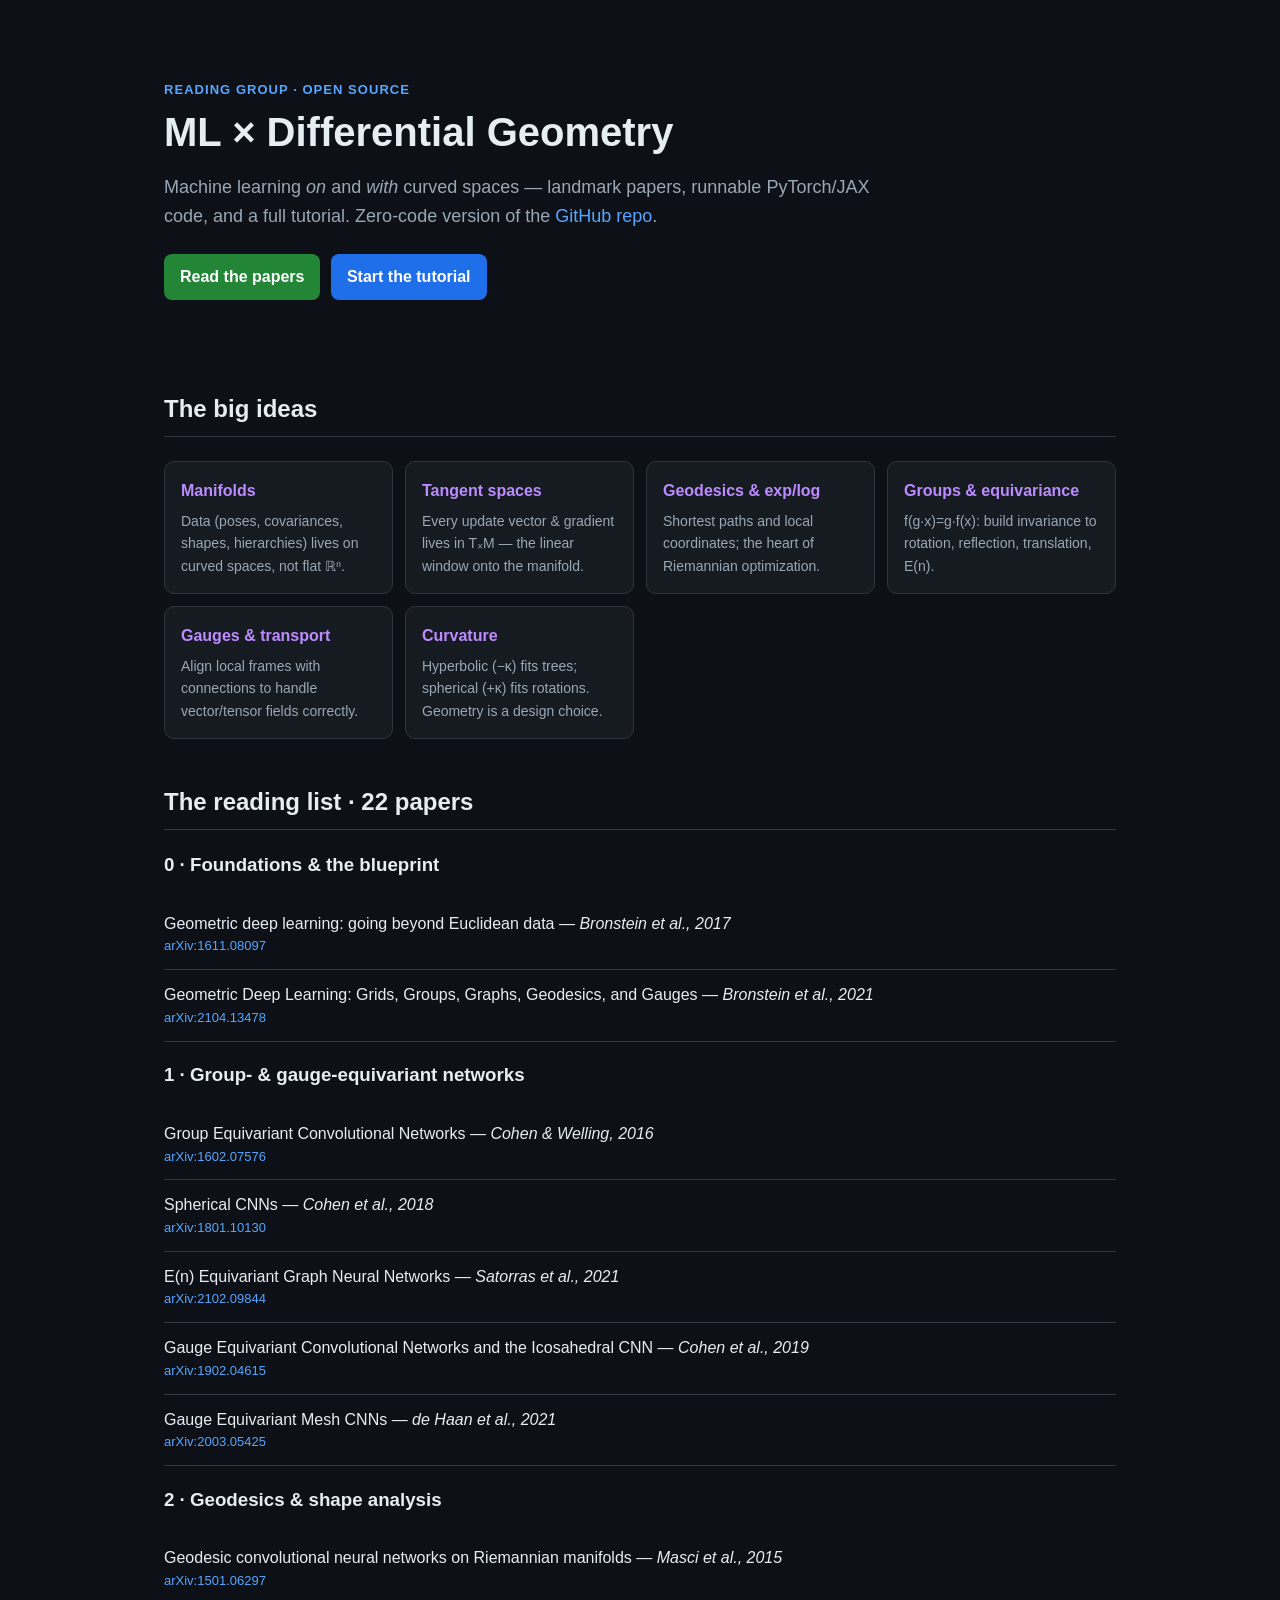
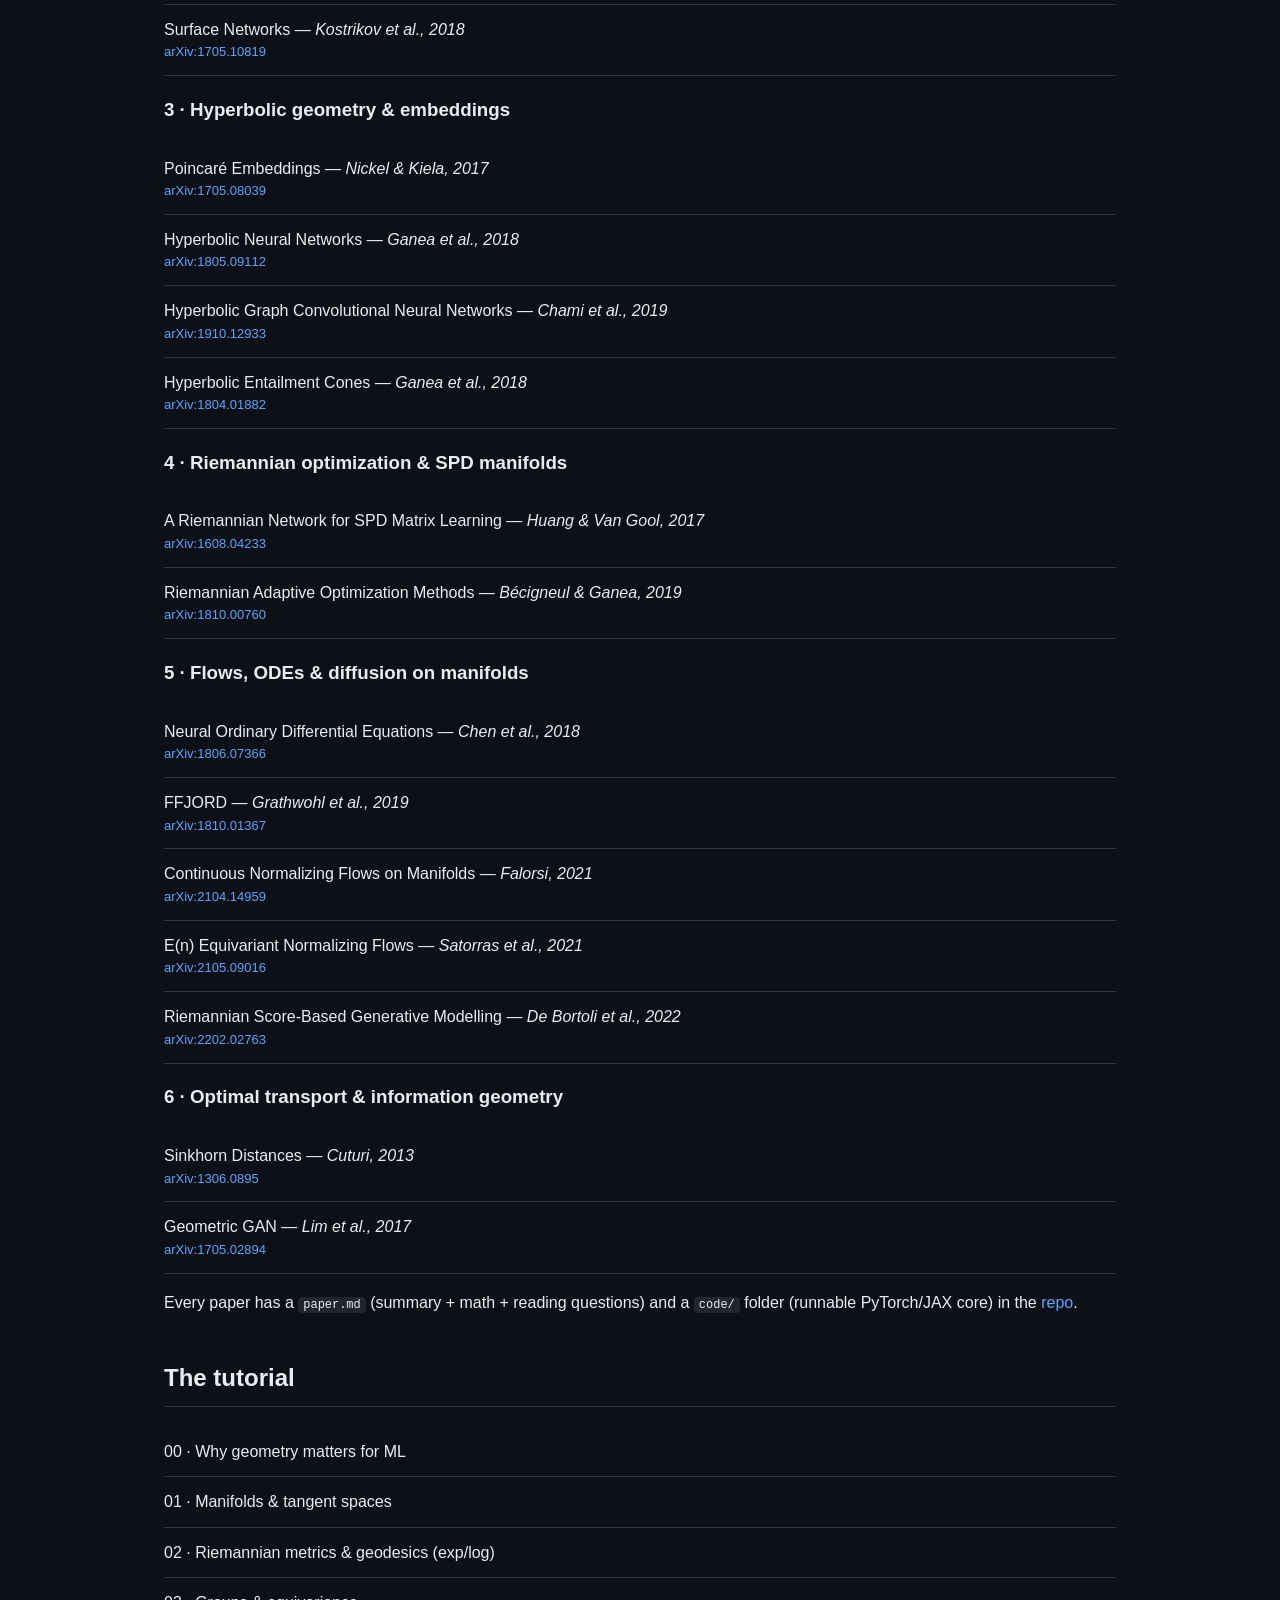
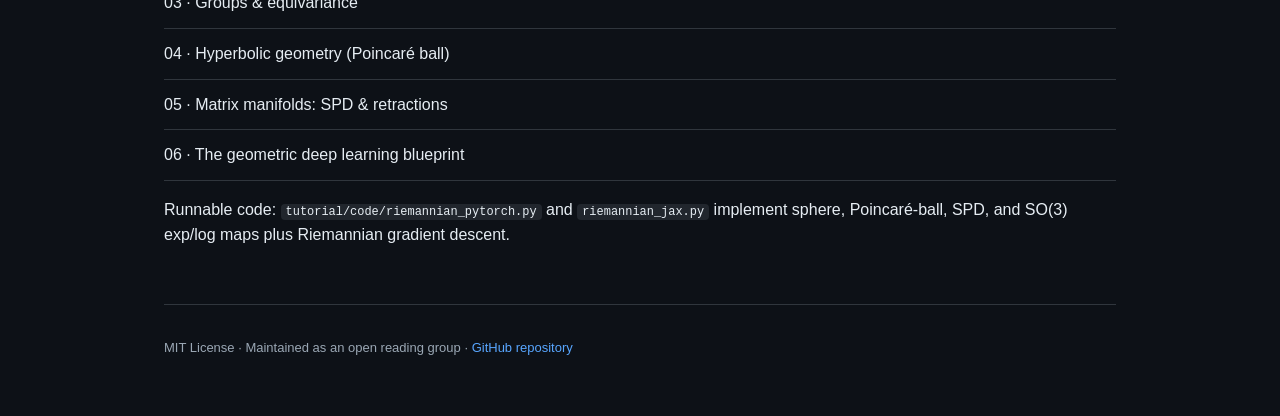
==== docs/index.html @ b57f41cc "Add reading-group content: 22-paper corpus with runnable code + tutorial - paper.md write-ups + exec" ====
<!DOCTYPE html>
<html lang="en">
<head>
<meta charset="utf-8">
<meta name="viewport" content="width=device-width, initial-scale=1">
<title>ML × Differential Geometry — Reading Group</title>
<meta name="description" content="Papers, code, and a full tutorial at the intersection of Machine Learning and Differential Geometry.">
<style>
  :root{--bg:#0d1117;--fg:#e6edf3;--muted:#9aa7b4;--acc:#58a6ff;--acc2:#bc8cff;--card:#161b22;--border:#30363d;}
  *{box-sizing:border-box}
  body{margin:0;font-family:-apple-system,BlinkMacSystemFont,"Segoe UI",Roboto,Helvetica,Arial,sans-serif;
       background:var(--bg);color:var(--fg);line-height:1.6}
  .wrap{max-width:1000px;margin:0 auto;padding:24px}
  header{padding:56px 0 24px}
  .kicker{color:var(--acc);font-weight:600;letter-spacing:.08em;text-transform:uppercase;font-size:13px}
  h1{font-size:40px;line-height:1.15;margin:8px 0}
  h2{font-size:24px;border-bottom:1px solid var(--border);padding-bottom:8px;margin-top:44px}
  .sub{color:var(--muted);font-size:18px;max-width:720px}
  .grid{display:grid;grid-template-columns:repeat(auto-fit,minmax(220px,1fr));gap:12px;margin-top:24px}
  .card{background:var(--card);border:1px solid var(--border);border-radius:10px;padding:16px}
  .card h3{margin:0 0 6px;font-size:16px;color:var(--acc2)}
  .card p{margin:0;color:var(--muted);font-size:14px}
  a{color:var(--acc);text-decoration:none}
  a:hover{text-decoration:underline}
  .btn{display:inline-block;background:#238636;color:#fff;border-radius:8px;padding:10px 16px;font-weight:600;margin:6px 6px 6px 0}
  .btn.alt{background:#1f6feb}
  ul.papers{list-style:none;padding:0;margin:0}
  ul.papers li{padding:12px 0;border-bottom:1px solid var(--border)}
  ul.papers .t{font-size:16px}
  ul.papers .m{color:var(--muted);font-size:13px}
  footer{color:var(--muted);font-size:13px;margin-top:56px;border-top:1px solid var(--border);padding:20px 0}
  code{background:#21262d;border-radius:4px;padding:1px 5px;font-size:.92em}
</style>
</head>
<body>
<div class="wrap">
<header>
  <div class="kicker">Reading Group · Open Source</div>
  <h1>ML × Differential Geometry</h1>
  <p class="sub">Machine learning <em>on</em> and <em>with</em> curved spaces — landmark papers,
  runnable PyTorch/JAX code, and a full tutorial. Zero-code version of the <a href="https://github.com/ucalyptus2/ML-DifferentialGeometry-Reading-Group">GitHub repo</a>.</p>
  <p>
    <a class="btn" href="#papers">Read the papers</a>
    <a class="btn alt" href="#tutorial">Start the tutorial</a>
  </p>
</header>

<section>
  <h2>The big ideas</h2>
  <div class="grid">
    <div class="card"><h3>Manifolds</h3><p>Data (poses, covariances, shapes, hierarchies) lives on curved spaces, not flat ℝⁿ.</p></div>
    <div class="card"><h3>Tangent spaces</h3><p>Every update vector &amp; gradient lives in TₓM — the linear window onto the manifold.</p></div>
    <div class="card"><h3>Geodesics &amp; exp/log</h3><p>Shortest paths and local coordinates; the heart of Riemannian optimization.</p></div>
    <div class="card"><h3>Groups &amp; equivariance</h3><p>f(g·x)=g·f(x): build invariance to rotation, reflection, translation, E(n).</p></div>
    <div class="card"><h3>Gauges &amp; transport</h3><p>Align local frames with connections to handle vector/tensor fields correctly.</p></div>
    <div class="card"><h3>Curvature</h3><p>Hyperbolic (−κ) fits trees; spherical (+κ) fits rotations. Geometry is a design choice.</p></div>
  </div>
</section>
<section id="papers">
  <h2>The reading list · 22 papers</h2>

  <h3>0 · Foundations &amp; the blueprint</h3>
  <ul class="papers">
    <li><div class="t">Geometric deep learning: going beyond Euclidean data — <i>Bronstein et al., 2017</i></div><div class="m"><a href="https://arxiv.org/abs/1611.08097">arXiv:1611.08097</a></div></li>
    <li><div class="t">Geometric Deep Learning: Grids, Groups, Graphs, Geodesics, and Gauges — <i>Bronstein et al., 2021</i></div><div class="m"><a href="https://arxiv.org/abs/2104.13478">arXiv:2104.13478</a></div></li>
  </ul>

  <h3>1 · Group- &amp; gauge-equivariant networks</h3>
  <ul class="papers">
    <li><div class="t">Group Equivariant Convolutional Networks — <i>Cohen &amp; Welling, 2016</i></div><div class="m"><a href="https://arxiv.org/abs/1602.07576">arXiv:1602.07576</a></div></li>
    <li><div class="t">Spherical CNNs — <i>Cohen et al., 2018</i></div><div class="m"><a href="https://arxiv.org/abs/1801.10130">arXiv:1801.10130</a></div></li>
    <li><div class="t">E(n) Equivariant Graph Neural Networks — <i>Satorras et al., 2021</i></div><div class="m"><a href="https://arxiv.org/abs/2102.09844">arXiv:2102.09844</a></div></li>
    <li><div class="t">Gauge Equivariant Convolutional Networks and the Icosahedral CNN — <i>Cohen et al., 2019</i></div><div class="m"><a href="https://arxiv.org/abs/1902.04615">arXiv:1902.04615</a></div></li>
    <li><div class="t">Gauge Equivariant Mesh CNNs — <i>de Haan et al., 2021</i></div><div class="m"><a href="https://arxiv.org/abs/2003.05425">arXiv:2003.05425</a></div></li>
  </ul>

  <h3>2 · Geodesics &amp; shape analysis</h3>
  <ul class="papers">
    <li><div class="t">Geodesic convolutional neural networks on Riemannian manifolds — <i>Masci et al., 2015</i></div><div class="m"><a href="https://arxiv.org/abs/1501.06297">arXiv:1501.06297</a></div></li>
    <li><div class="t">Surface Networks — <i>Kostrikov et al., 2018</i></div><div class="m"><a href="https://arxiv.org/abs/1705.10819">arXiv:1705.10819</a></div></li>
  </ul>

  <h3>3 · Hyperbolic geometry &amp; embeddings</h3>
  <ul class="papers">
    <li><div class="t">Poincaré Embeddings — <i>Nickel &amp; Kiela, 2017</i></div><div class="m"><a href="https://arxiv.org/abs/1705.08039">arXiv:1705.08039</a></div></li>
    <li><div class="t">Hyperbolic Neural Networks — <i>Ganea et al., 2018</i></div><div class="m"><a href="https://arxiv.org/abs/1805.09112">arXiv:1805.09112</a></div></li>
    <li><div class="t">Hyperbolic Graph Convolutional Neural Networks — <i>Chami et al., 2019</i></div><div class="m"><a href="https://arxiv.org/abs/1910.12933">arXiv:1910.12933</a></div></li>
    <li><div class="t">Hyperbolic Entailment Cones — <i>Ganea et al., 2018</i></div><div class="m"><a href="https://arxiv.org/abs/1804.01882">arXiv:1804.01882</a></div></li>
  </ul>

  <h3>4 · Riemannian optimization &amp; SPD manifolds</h3>
  <ul class="papers">
    <li><div class="t">A Riemannian Network for SPD Matrix Learning — <i>Huang &amp; Van Gool, 2017</i></div><div class="m"><a href="https://arxiv.org/abs/1608.04233">arXiv:1608.04233</a></div></li>
    <li><div class="t">Riemannian Adaptive Optimization Methods — <i>Bécigneul &amp; Ganea, 2019</i></div><div class="m"><a href="https://arxiv.org/abs/1810.00760">arXiv:1810.00760</a></div></li>
  </ul>

  <h3>5 · Flows, ODEs &amp; diffusion on manifolds</h3>
  <ul class="papers">
    <li><div class="t">Neural Ordinary Differential Equations — <i>Chen et al., 2018</i></div><div class="m"><a href="https://arxiv.org/abs/1806.07366">arXiv:1806.07366</a></div></li>
    <li><div class="t">FFJORD — <i>Grathwohl et al., 2019</i></div><div class="m"><a href="https://arxiv.org/abs/1810.01367">arXiv:1810.01367</a></div></li>
    <li><div class="t">Continuous Normalizing Flows on Manifolds — <i>Falorsi, 2021</i></div><div class="m"><a href="https://arxiv.org/abs/2104.14959">arXiv:2104.14959</a></div></li>
    <li><div class="t">E(n) Equivariant Normalizing Flows — <i>Satorras et al., 2021</i></div><div class="m"><a href="https://arxiv.org/abs/2105.09016">arXiv:2105.09016</a></div></li>
    <li><div class="t">Riemannian Score-Based Generative Modelling — <i>De Bortoli et al., 2022</i></div><div class="m"><a href="https://arxiv.org/abs/2202.02763">arXiv:2202.02763</a></div></li>
  </ul>

  <h3>6 · Optimal transport &amp; information geometry</h3>
  <ul class="papers">
    <li><div class="t">Sinkhorn Distances — <i>Cuturi, 2013</i></div><div class="m"><a href="https://arxiv.org/abs/1306.0895">arXiv:1306.0895</a></div></li>
    <li><div class="t">Geometric GAN — <i>Lim et al., 2017</i></div><div class="m"><a href="https://arxiv.org/abs/1705.02894">arXiv:1705.02894</a></div></li>
  </ul>
  <p>Every paper has a <code>paper.md</code> (summary + math + reading questions) and a <code>code/</code> folder (runnable PyTorch/JAX core) in the <a href="https://github.com/ucalyptus2/ML-DifferentialGeometry-Reading-Group/tree/master/papers">repo</a>.</p>
</section>

<section id="tutorial">
  <h2>The tutorial</h2>
  <ul class="papers">
    <li><div class="t">00 · Why geometry matters for ML</div></li>
    <li><div class="t">01 · Manifolds &amp; tangent spaces</div></li>
    <li><div class="t">02 · Riemannian metrics &amp; geodesics (exp/log)</div></li>
    <li><div class="t">03 · Groups &amp; equivariance</div></li>
    <li><div class="t">04 · Hyperbolic geometry (Poincaré ball)</div></li>
    <li><div class="t">05 · Matrix manifolds: SPD &amp; retractions</div></li>
    <li><div class="t">06 · The geometric deep learning blueprint</div></li>
  </ul>
  <p>Runnable code: <code>tutorial/code/riemannian_pytorch.py</code> and <code>riemannian_jax.py</code> implement sphere, Poincaré-ball, SPD, and SO(3) exp/log maps plus Riemannian gradient descent.</p>
</section>

<footer>
  <p>MIT License · Maintained as an open reading group · <a href="https://github.com/ucalyptus2/ML-DifferentialGeometry-Reading-Group">GitHub repository</a></p>
</footer>

</div>
</body>
</html>
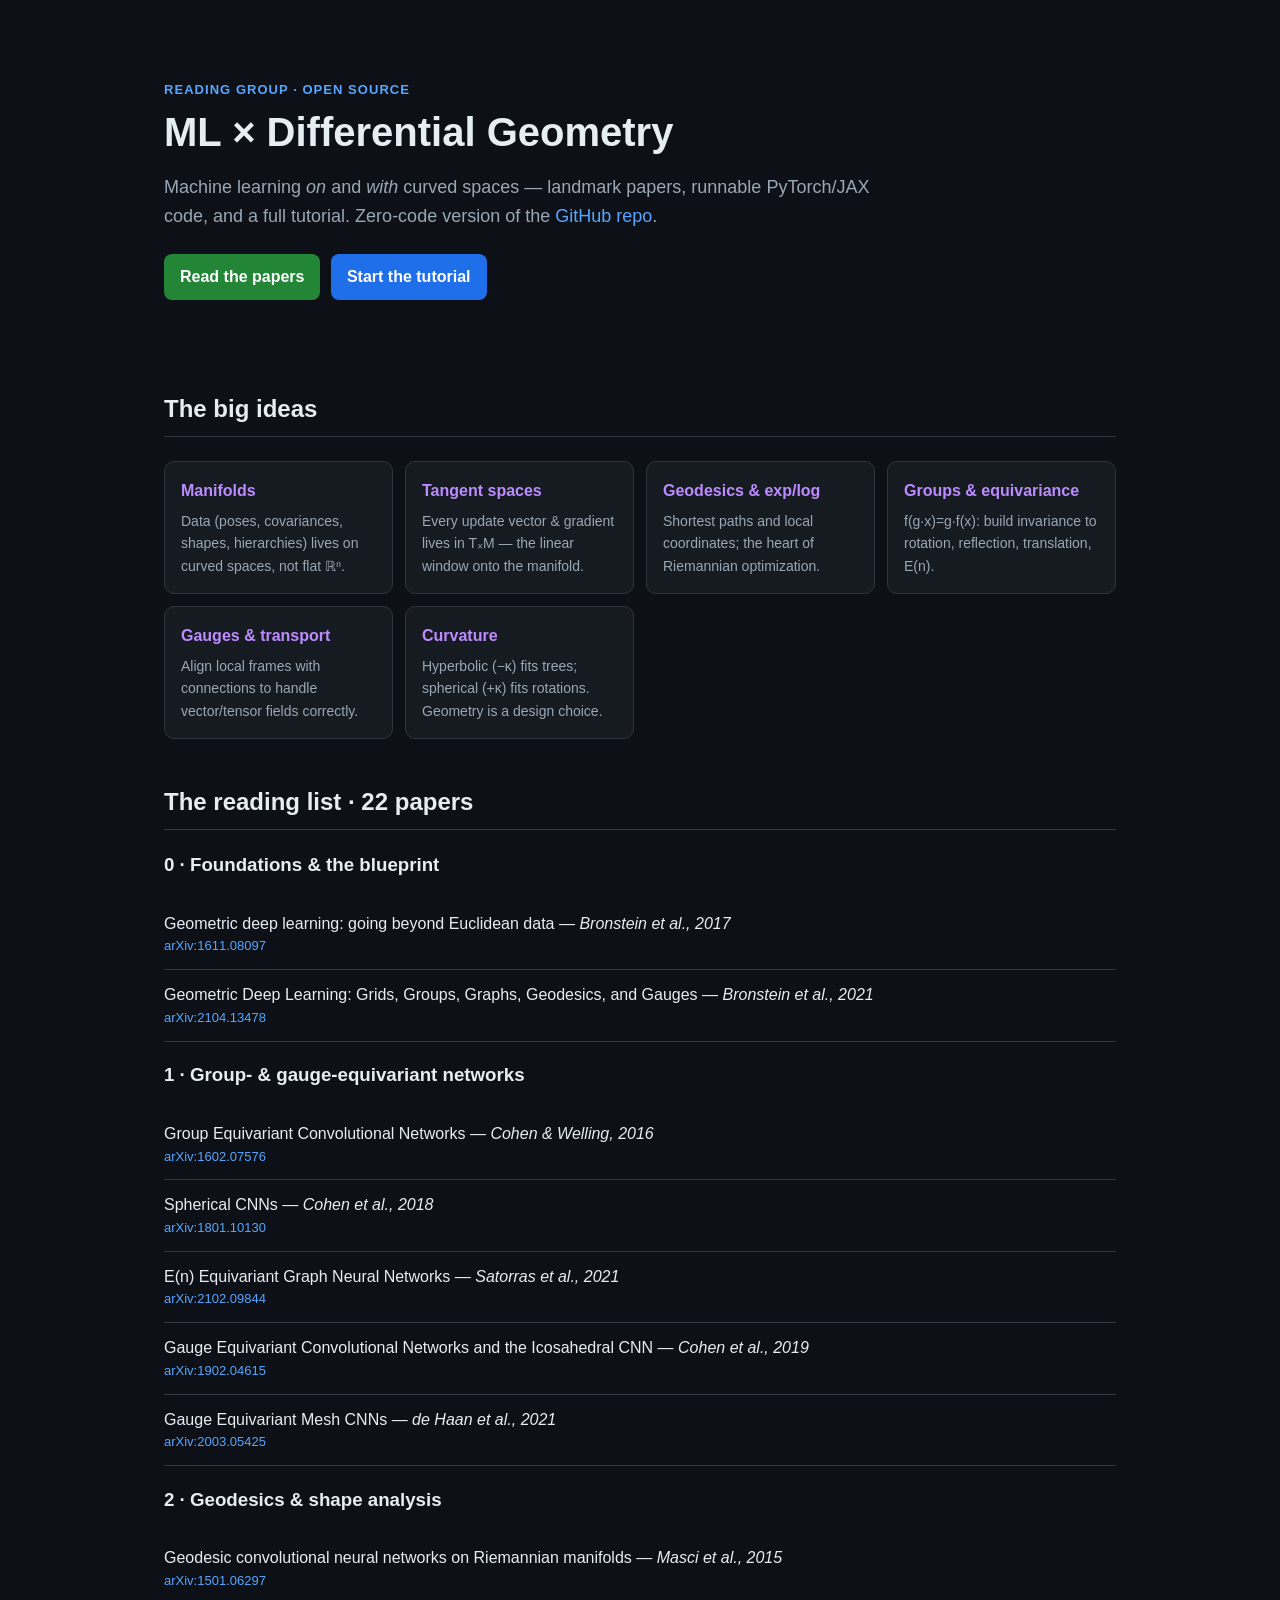
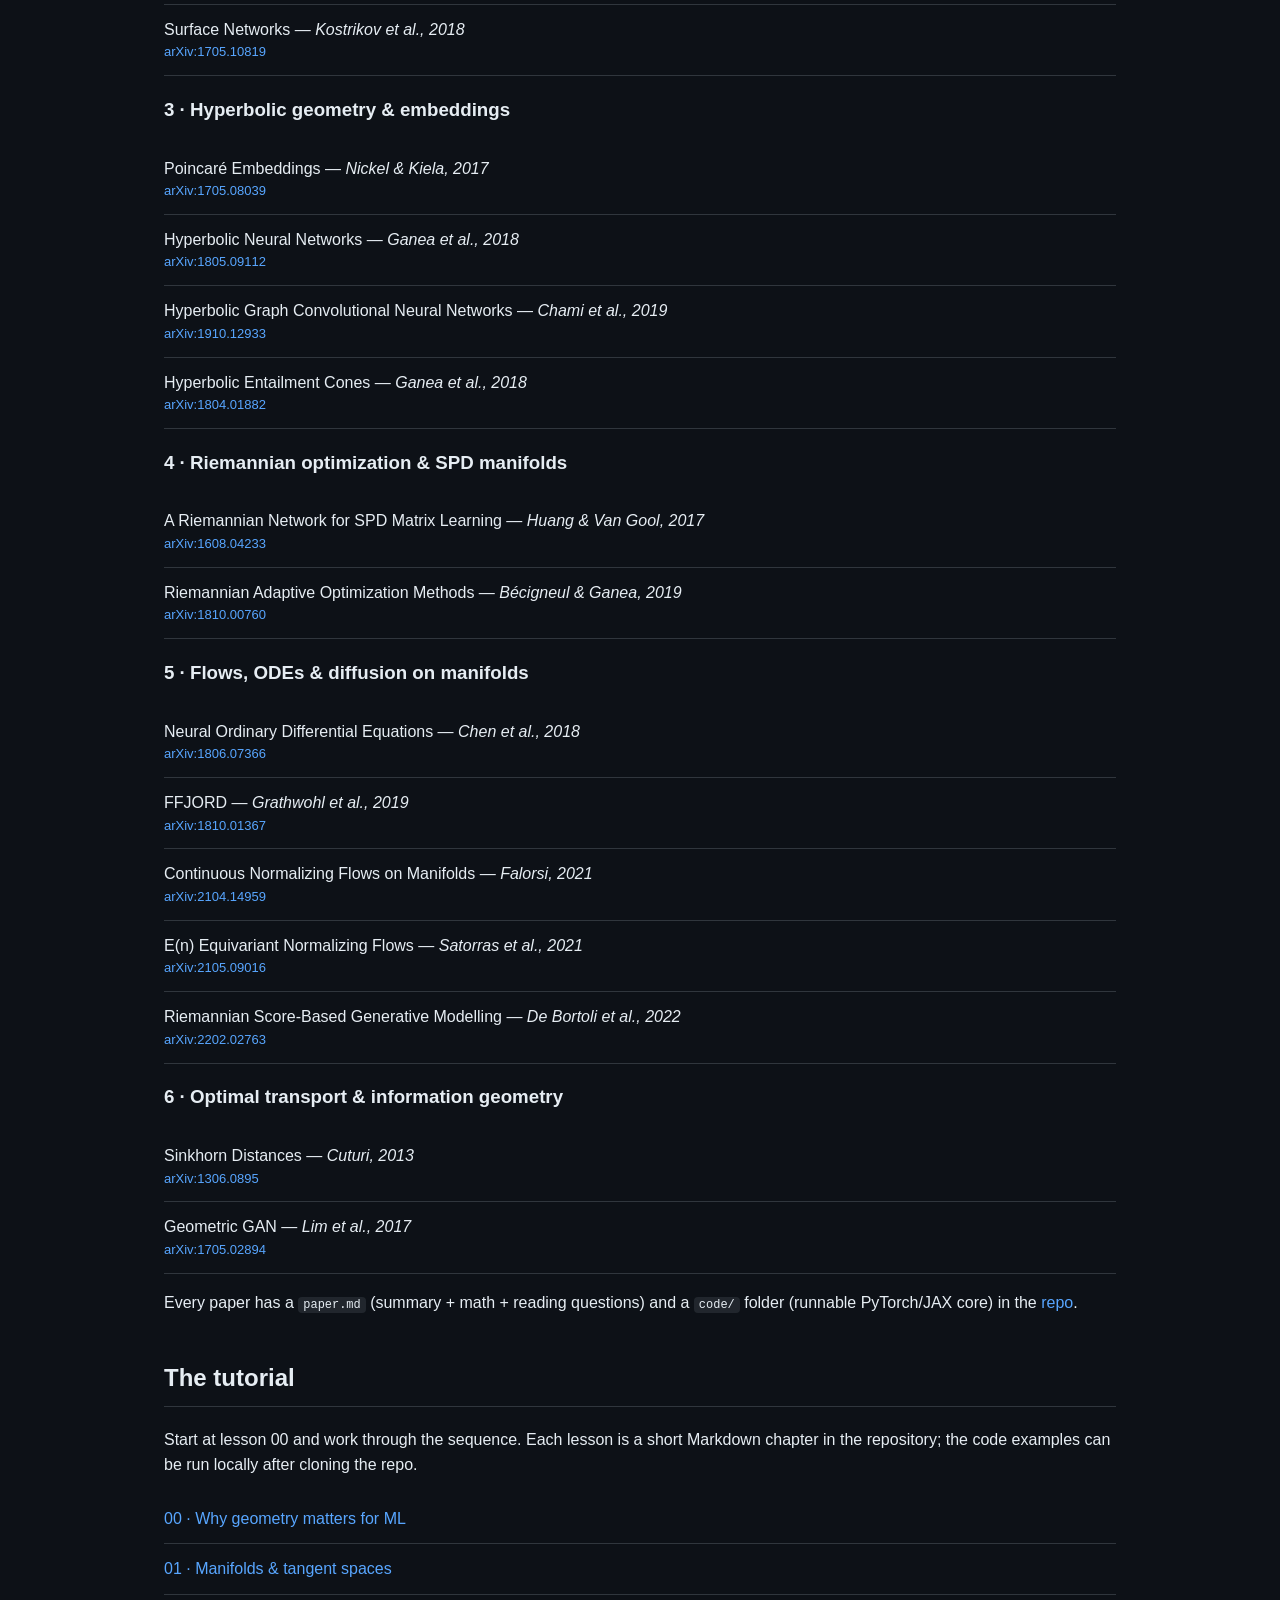
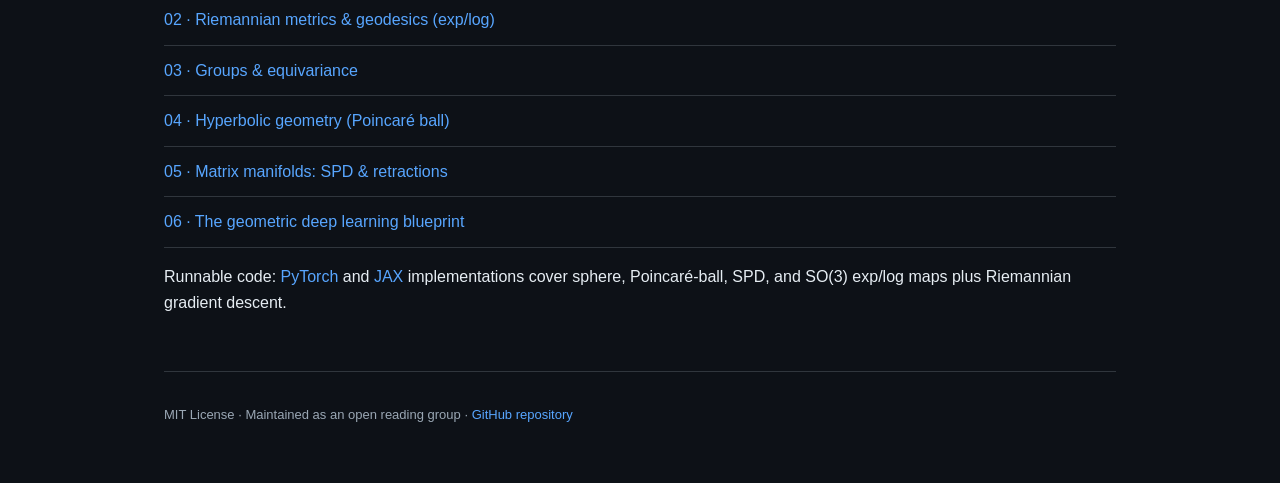
==== commit 9ea17429: "Make the tutorial usable from the hosted reading group The site previously named seven tutorial less" ====
--- a/docs/index.html
+++ b/docs/index.html
@@ -113,16 +113,17 @@
 
 <section id="tutorial">
   <h2>The tutorial</h2>
+  <p>Start at lesson 00 and work through the sequence. Each lesson is a short Markdown chapter in the repository; the code examples can be run locally after cloning the repo.</p>
   <ul class="papers">
-    <li><div class="t">00 · Why geometry matters for ML</div></li>
-    <li><div class="t">01 · Manifolds &amp; tangent spaces</div></li>
-    <li><div class="t">02 · Riemannian metrics &amp; geodesics (exp/log)</div></li>
-    <li><div class="t">03 · Groups &amp; equivariance</div></li>
-    <li><div class="t">04 · Hyperbolic geometry (Poincaré ball)</div></li>
-    <li><div class="t">05 · Matrix manifolds: SPD &amp; retractions</div></li>
-    <li><div class="t">06 · The geometric deep learning blueprint</div></li>
+    <li><div class="t"><a href="https://github.com/ucalyptus2/ML-DifferentialGeometry-Reading-Group/blob/master/tutorial/00_why_geometry.md">00 · Why geometry matters for ML</a></div></li>
+    <li><div class="t"><a href="https://github.com/ucalyptus2/ML-DifferentialGeometry-Reading-Group/blob/master/tutorial/01_manifolds_tangent_spaces.md">01 · Manifolds &amp; tangent spaces</a></div></li>
+    <li><div class="t"><a href="https://github.com/ucalyptus2/ML-DifferentialGeometry-Reading-Group/blob/master/tutorial/02_riemannian_metric_geodesics.md">02 · Riemannian metrics &amp; geodesics (exp/log)</a></div></li>
+    <li><div class="t"><a href="https://github.com/ucalyptus2/ML-DifferentialGeometry-Reading-Group/blob/master/tutorial/03_groups_equivariance.md">03 · Groups &amp; equivariance</a></div></li>
+    <li><div class="t"><a href="https://github.com/ucalyptus2/ML-DifferentialGeometry-Reading-Group/blob/master/tutorial/04_hyperbolic_geometry.md">04 · Hyperbolic geometry (Poincaré ball)</a></div></li>
+    <li><div class="t"><a href="https://github.com/ucalyptus2/ML-DifferentialGeometry-Reading-Group/blob/master/tutorial/05_matrix_manifolds_spd.md">05 · Matrix manifolds: SPD &amp; retractions</a></div></li>
+    <li><div class="t"><a href="https://github.com/ucalyptus2/ML-DifferentialGeometry-Reading-Group/blob/master/tutorial/06_geometric_deep_learning_blueprint.md">06 · The geometric deep learning blueprint</a></div></li>
   </ul>
-  <p>Runnable code: <code>tutorial/code/riemannian_pytorch.py</code> and <code>riemannian_jax.py</code> implement sphere, Poincaré-ball, SPD, and SO(3) exp/log maps plus Riemannian gradient descent.</p>
+  <p>Runnable code: <a href="https://github.com/ucalyptus2/ML-DifferentialGeometry-Reading-Group/blob/master/tutorial/code/riemannian_pytorch.py">PyTorch</a> and <a href="https://github.com/ucalyptus2/ML-DifferentialGeometry-Reading-Group/blob/master/tutorial/code/riemannian_jax.py">JAX</a> implementations cover sphere, Poincaré-ball, SPD, and SO(3) exp/log maps plus Riemannian gradient descent.</p>
 </section>
 
 <footer>
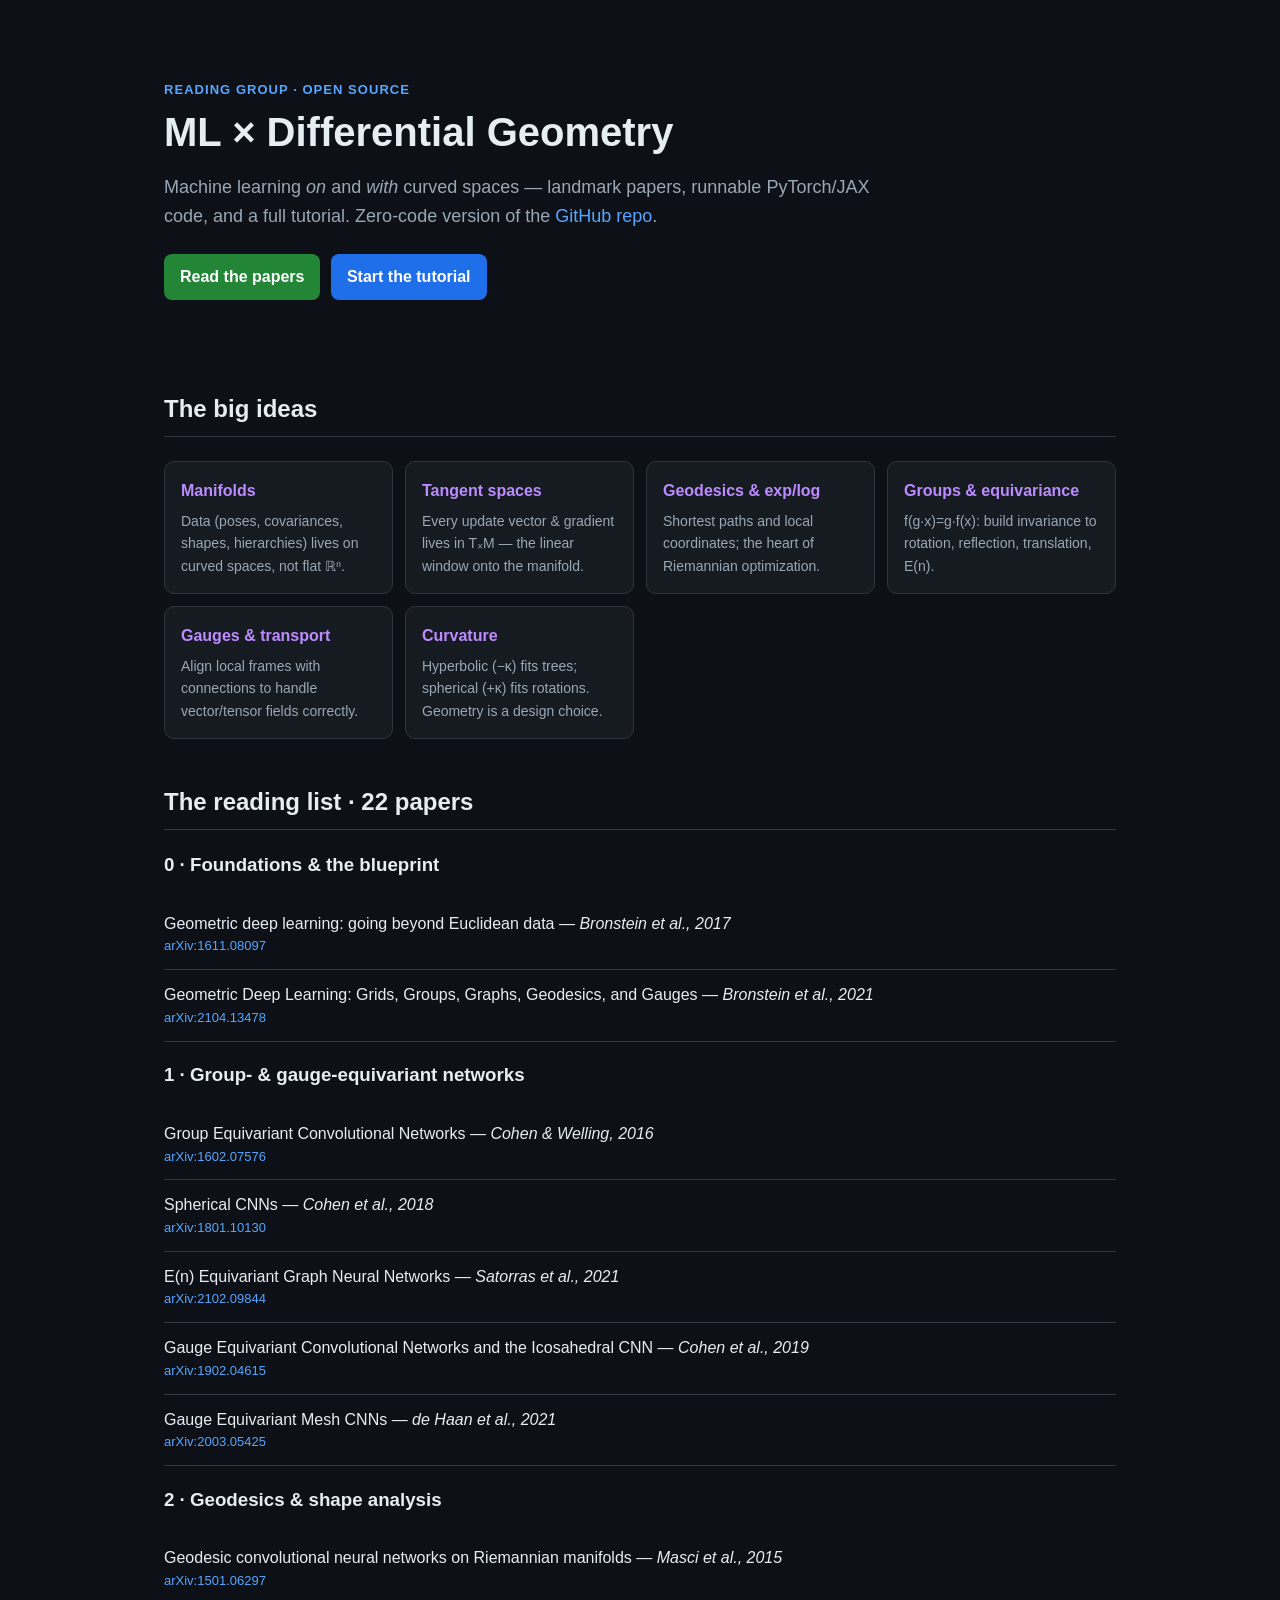
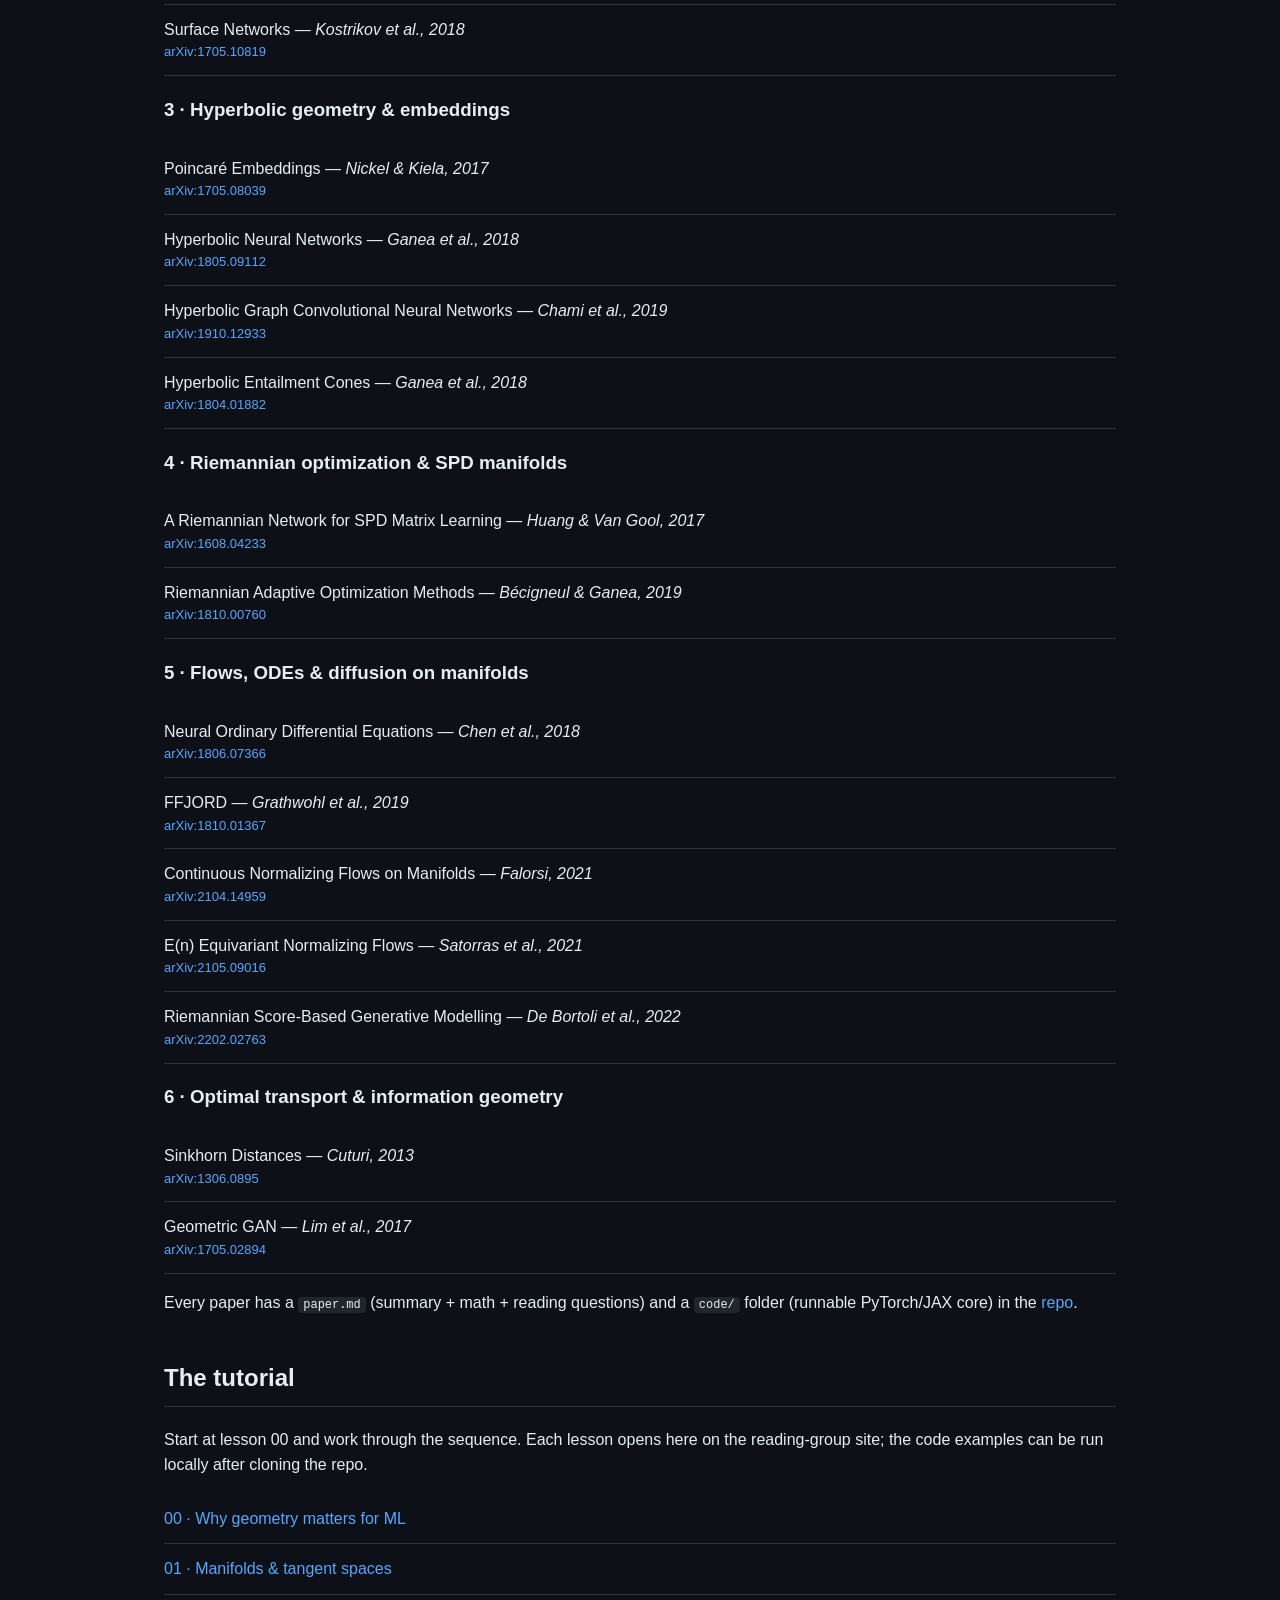
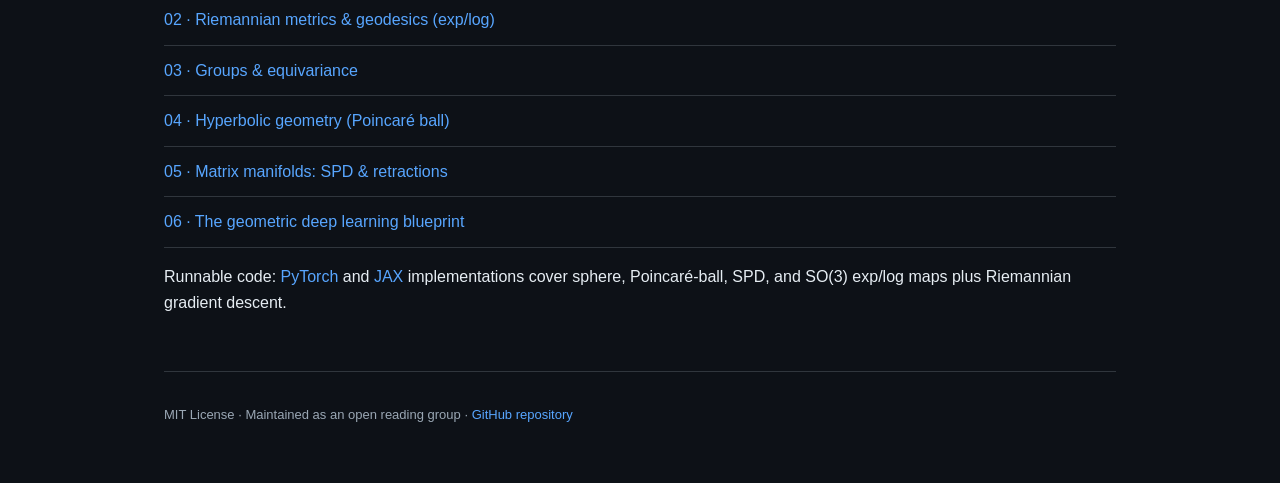
==== commit 412a706f: "Keep tutorial reading inside the hosted site The tutorial links sent visitors away from the reading-" ====
--- a/docs/index.html
+++ b/docs/index.html
@@ -113,15 +113,15 @@
 
 <section id="tutorial">
   <h2>The tutorial</h2>
-  <p>Start at lesson 00 and work through the sequence. Each lesson is a short Markdown chapter in the repository; the code examples can be run locally after cloning the repo.</p>
+  <p>Start at lesson 00 and work through the sequence. Each lesson opens here on the reading-group site; the code examples can be run locally after cloning the repo.</p>
   <ul class="papers">
-    <li><div class="t"><a href="https://github.com/ucalyptus2/ML-DifferentialGeometry-Reading-Group/blob/master/tutorial/00_why_geometry.md">00 · Why geometry matters for ML</a></div></li>
-    <li><div class="t"><a href="https://github.com/ucalyptus2/ML-DifferentialGeometry-Reading-Group/blob/master/tutorial/01_manifolds_tangent_spaces.md">01 · Manifolds &amp; tangent spaces</a></div></li>
-    <li><div class="t"><a href="https://github.com/ucalyptus2/ML-DifferentialGeometry-Reading-Group/blob/master/tutorial/02_riemannian_metric_geodesics.md">02 · Riemannian metrics &amp; geodesics (exp/log)</a></div></li>
-    <li><div class="t"><a href="https://github.com/ucalyptus2/ML-DifferentialGeometry-Reading-Group/blob/master/tutorial/03_groups_equivariance.md">03 · Groups &amp; equivariance</a></div></li>
-    <li><div class="t"><a href="https://github.com/ucalyptus2/ML-DifferentialGeometry-Reading-Group/blob/master/tutorial/04_hyperbolic_geometry.md">04 · Hyperbolic geometry (Poincaré ball)</a></div></li>
-    <li><div class="t"><a href="https://github.com/ucalyptus2/ML-DifferentialGeometry-Reading-Group/blob/master/tutorial/05_matrix_manifolds_spd.md">05 · Matrix manifolds: SPD &amp; retractions</a></div></li>
-    <li><div class="t"><a href="https://github.com/ucalyptus2/ML-DifferentialGeometry-Reading-Group/blob/master/tutorial/06_geometric_deep_learning_blueprint.md">06 · The geometric deep learning blueprint</a></div></li>
+    <li><div class="t"><a href="tutorial/00_why_geometry.html">00 · Why geometry matters for ML</a></div></li>
+    <li><div class="t"><a href="tutorial/01_manifolds_tangent_spaces.html">01 · Manifolds &amp; tangent spaces</a></div></li>
+    <li><div class="t"><a href="tutorial/02_riemannian_metric_geodesics.html">02 · Riemannian metrics &amp; geodesics (exp/log)</a></div></li>
+    <li><div class="t"><a href="tutorial/03_groups_equivariance.html">03 · Groups &amp; equivariance</a></div></li>
+    <li><div class="t"><a href="tutorial/04_hyperbolic_geometry.html">04 · Hyperbolic geometry (Poincaré ball)</a></div></li>
+    <li><div class="t"><a href="tutorial/05_matrix_manifolds_spd.html">05 · Matrix manifolds: SPD &amp; retractions</a></div></li>
+    <li><div class="t"><a href="tutorial/06_geometric_deep_learning_blueprint.html">06 · The geometric deep learning blueprint</a></div></li>
   </ul>
   <p>Runnable code: <a href="https://github.com/ucalyptus2/ML-DifferentialGeometry-Reading-Group/blob/master/tutorial/code/riemannian_pytorch.py">PyTorch</a> and <a href="https://github.com/ucalyptus2/ML-DifferentialGeometry-Reading-Group/blob/master/tutorial/code/riemannian_jax.py">JAX</a> implementations cover sphere, Poincaré-ball, SPD, and SO(3) exp/log maps plus Riemannian gradient descent.</p>
 </section>
